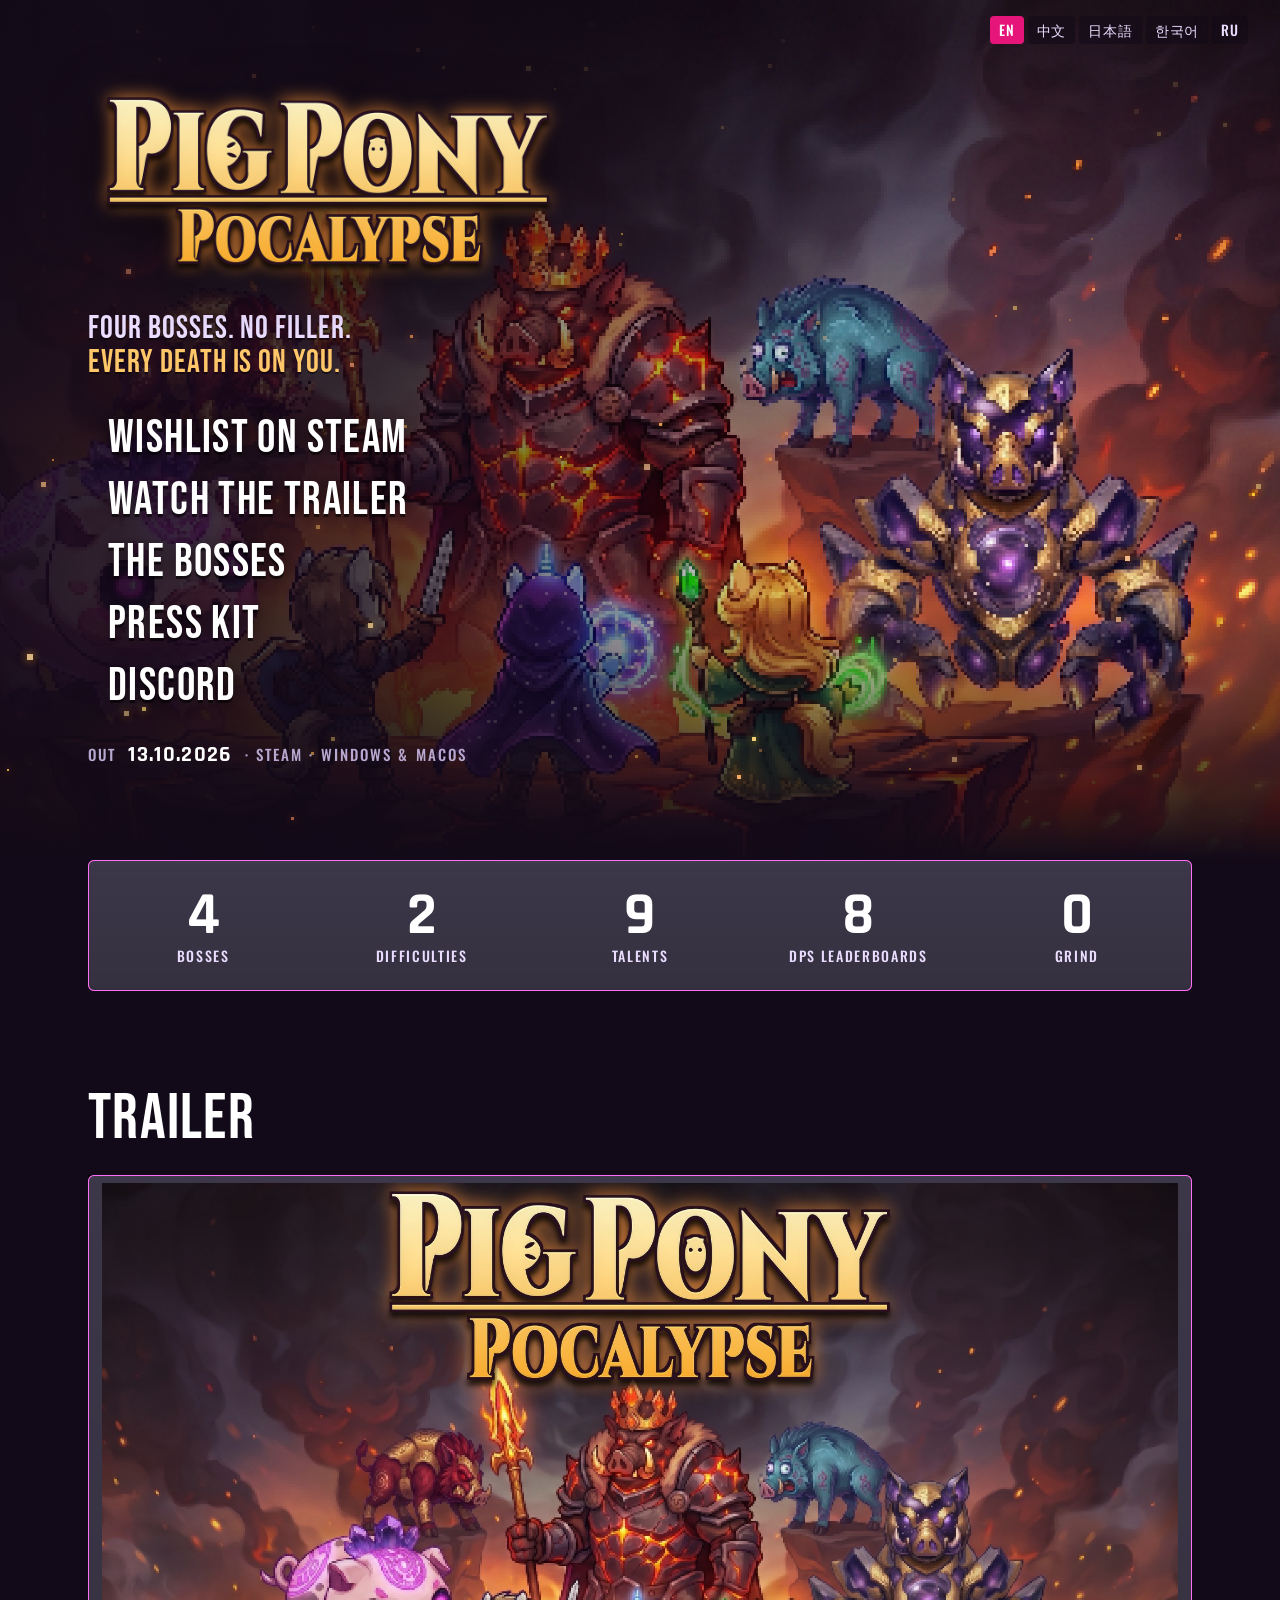
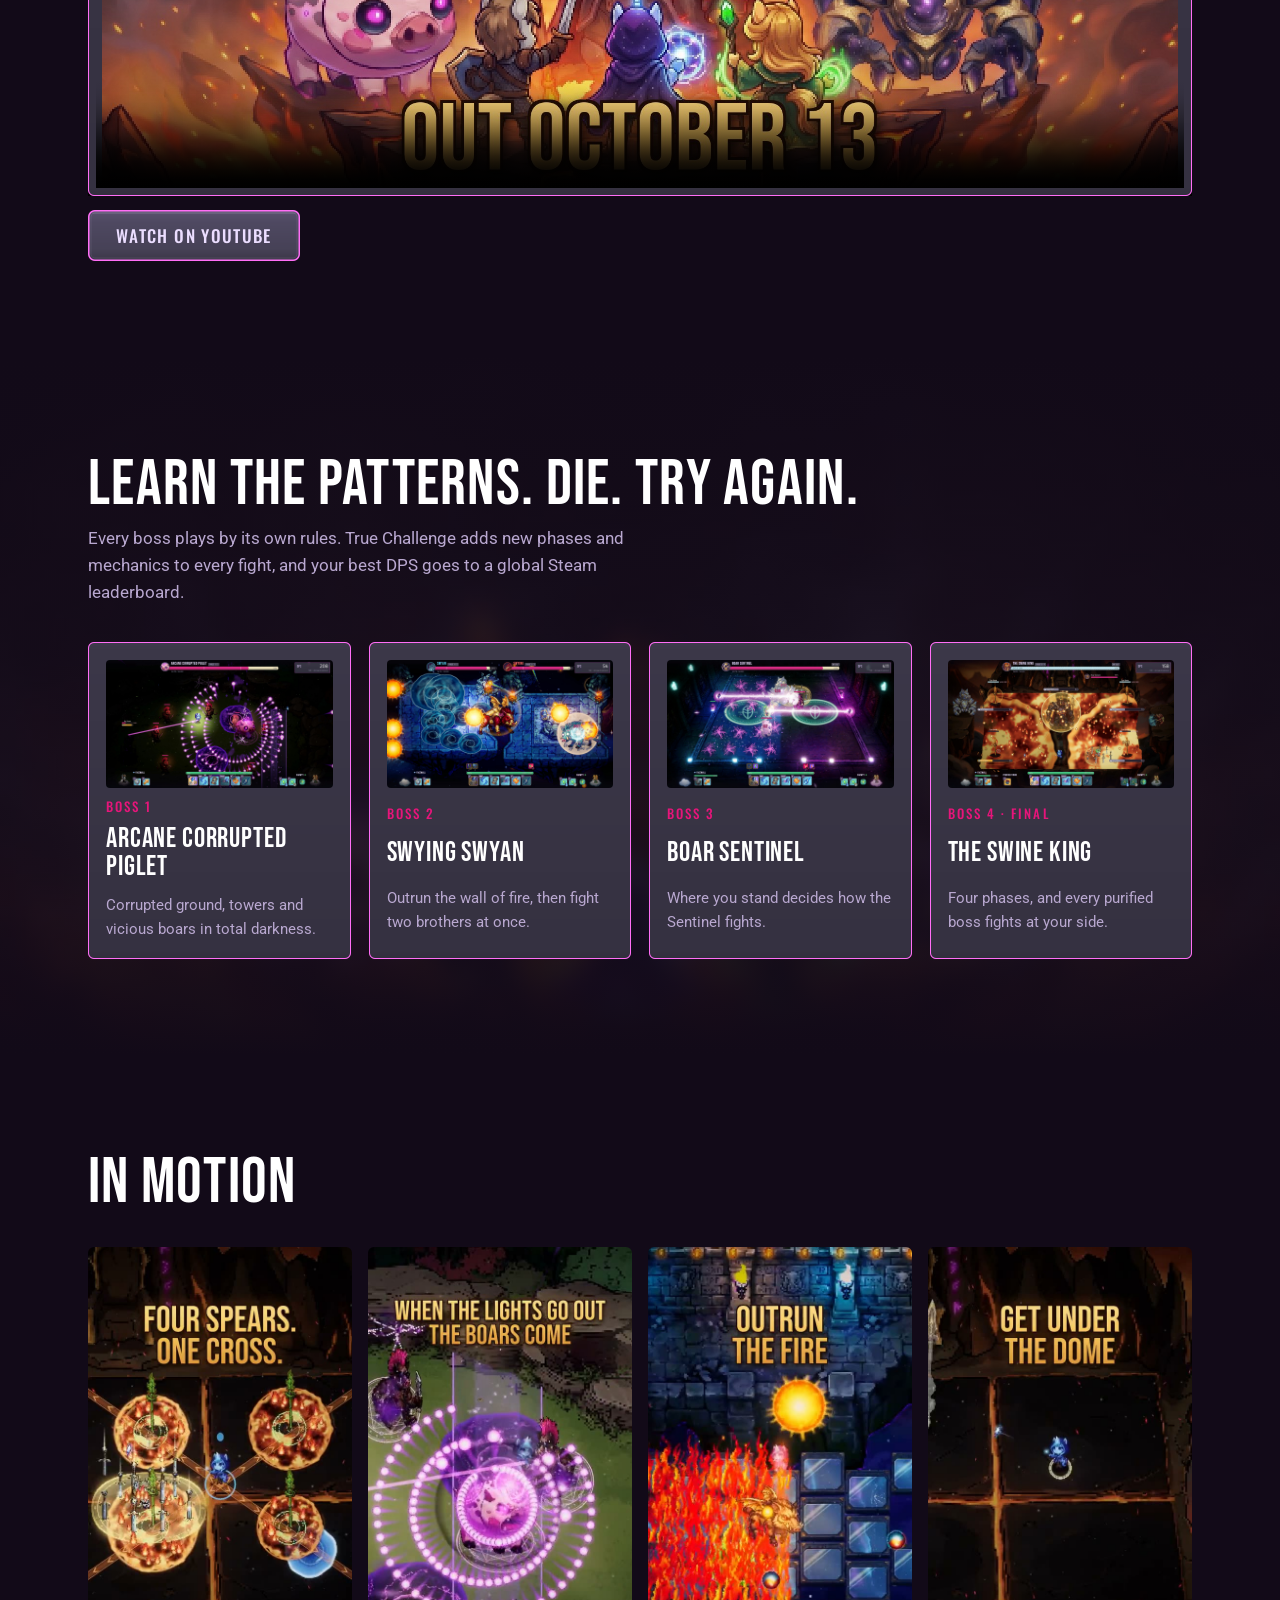
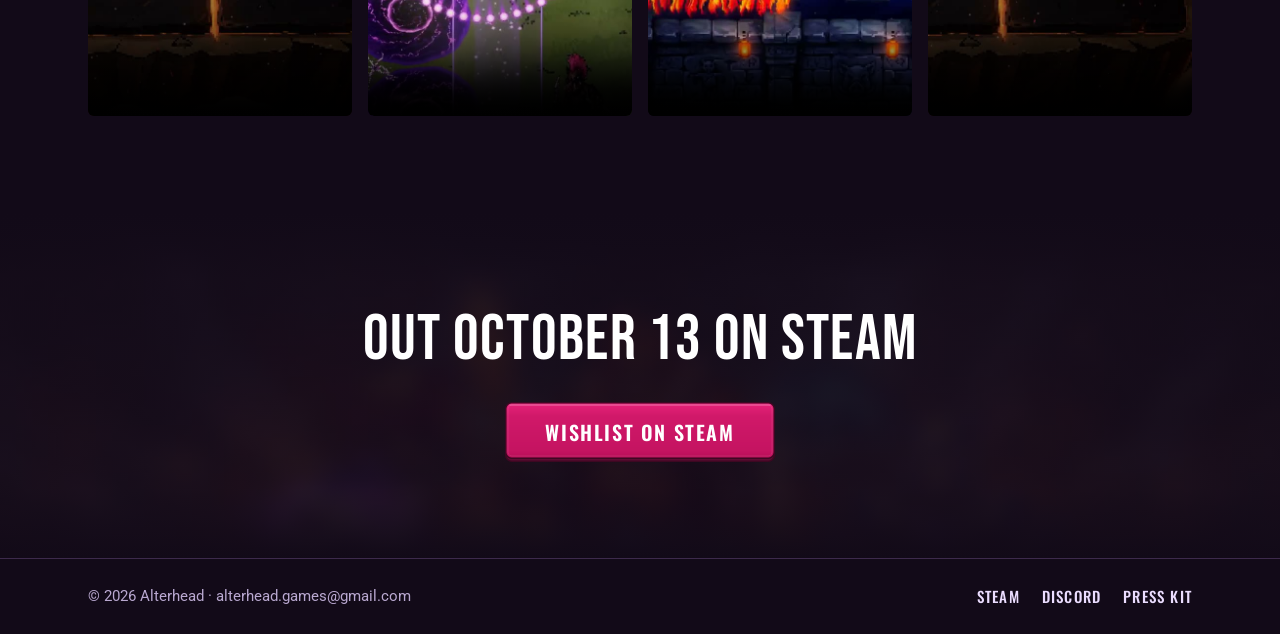
==== index.html @ 39508d85 "сайт и пресс-кит" ====
<!doctype html>
<html lang="en">
<head>
<meta charset="utf-8">
<meta name="viewport" content="width=device-width, initial-scale=1, viewport-fit=cover">
<title>PigPonyPocalypse — Hardcore Boss Rush</title>
<meta name="description" content="PigPonyPocalypse: four bosses that punish every mistake, two difficulties and a global DPS leaderboard. Out October 13, 2026 on Steam for Windows and macOS.">
<meta property="og:type" content="website">
<meta property="og:title" content="PigPonyPocalypse">
<meta property="og:description" content="Four bosses. No filler. Every death is on you. Out October 13, 2026 on Steam.">
<meta property="og:image" content="https://pigponypocalypse.com/presskit/img/capsule.jpg">
<meta property="og:url" content="https://pigponypocalypse.com/">
<meta name="twitter:card" content="summary_large_image">
<link rel="icon" href="/favicon.png">
<link rel="apple-touch-icon" href="/apple-touch-icon.png">
<link rel="stylesheet" href="/assets/site.css">
<style>
*{box-sizing:border-box}
html{scroll-behavior:smooth}
@media (prefers-reduced-motion:reduce){html{scroll-behavior:auto}}
body{margin:0;font-size:17px;line-height:1.6}
img,video{max-width:100%;display:block}
.wrap{max-width:1200px;margin:0 auto;padding-inline:clamp(16px,4vw,48px)}

/* стартовый экран: арт, затемнение слева, логотип и меню колонкой */
.stage{position:relative;isolation:isolate;overflow:hidden;min-height:min(100vh,860px);display:flex;align-items:center}
.stage>.art{position:absolute;inset:0;z-index:-2;width:100%;height:100%;object-fit:cover;object-position:62% 40%}
.stage::before{content:"";position:absolute;inset:0;z-index:-1;background:
  linear-gradient(90deg,rgba(18,10,24,.92) 0%,rgba(18,10,24,.72) 30%,rgba(18,10,24,.15) 62%,rgba(18,10,24,0) 80%),
  linear-gradient(180deg,rgba(18,10,24,0) 70%,var(--ground) 100%)}
.stage-inner{position:relative;z-index:1;width:100%;display:grid;gap:28px;padding-block:56px 72px}
.logo{width:min(480px,78vw);filter:drop-shadow(0 8px 26px rgba(0,0,0,.7))}
.tag{margin:0;font:400 clamp(24px,2.6vw,32px)/1.05 var(--display);letter-spacing:.03em;color:var(--lav);max-width:24ch;text-shadow:0 2px 0 rgba(0,0,0,.5)}
.tag b{font-weight:400;color:var(--gold)}
.date{display:inline-flex;align-items:baseline;gap:12px;font:500 15px/1 var(--label);letter-spacing:.14em;text-transform:uppercase;color:var(--muted)}
.date b{font:700 22px/1 var(--num);letter-spacing:.06em;color:#fff}

/* цифры как у ДПС-метра */
.stats{display:grid;grid-template-columns:repeat(5,minmax(0,1fr));gap:4px}
.stat{display:grid;justify-items:center;gap:2px;padding:18px 8px;text-align:center}
.stat b{font:700 clamp(40px,5vw,60px)/1 var(--num);color:#fff}
.stat span{font:500 14px/1.2 var(--label);letter-spacing:.12em;text-transform:uppercase;color:var(--lav)}

section{padding-block:clamp(56px,8vw,96px)}
.blur-bg{position:relative;isolation:isolate}
.blur-bg::before{content:"";position:absolute;inset:0;z-index:-1;background:linear-gradient(180deg,var(--ground),rgba(18,10,24,.78) 20%,rgba(18,10,24,.78) 80%,var(--ground)),url(/assets/keyart_blur.jpg) center/cover}
h2{margin:0 0 8px;font:400 clamp(40px,5.5vw,64px)/1 var(--display);letter-spacing:.02em;text-wrap:balance}
.lead{margin:0;color:var(--muted);max-width:60ch}

.bosses{display:grid;grid-template-columns:repeat(4,minmax(0,1fr));gap:18px;margin-top:36px}
.boss{display:grid;gap:12px;padding:10px}
.boss img{width:100%;aspect-ratio:16/9;object-fit:cover;border-radius:4px}
.boss h3{margin:0;font:400 28px/1 var(--display);letter-spacing:.03em}
.boss p{margin:0;font-size:15px;color:var(--muted)}
.boss .n{font:500 13px/1 var(--label);letter-spacing:.16em;text-transform:uppercase;color:var(--pink)}

.clips{display:grid;grid-template-columns:repeat(4,minmax(0,1fr));gap:16px;margin-top:32px}
.trailer{width:100%;aspect-ratio:16/9;margin-top:24px;background:#000;border:8px solid transparent;border-image:url(/assets/ui/list_panel.png) 16 fill / 8px stretch}
.clips video{width:100%;aspect-ratio:9/16;object-fit:cover;border-radius:6px;background:#000}

.final{text-align:center;display:grid;justify-items:center;gap:22px}
.final .btn{font-size:20px;padding:8px 28px}
footer{border-top:1px solid var(--line);padding-block:26px;color:var(--muted);font:400 15px/1.5 var(--body)}
footer .wrap{display:flex;flex-wrap:wrap;justify-content:space-between;gap:10px 24px}
footer nav{display:flex;flex-wrap:wrap;gap:8px 22px}
footer a{color:var(--lav);text-decoration:none;font:500 15px/1.5 var(--label);letter-spacing:.08em;text-transform:uppercase}
footer a:hover{color:var(--pink)}

@media (max-width:900px){
  .bosses{grid-template-columns:repeat(2,minmax(0,1fr))}
  .clips{grid-template-columns:repeat(2,minmax(0,1fr))}
  .stats{grid-template-columns:repeat(3,minmax(0,1fr))}
  .stage::before{background:linear-gradient(180deg,rgba(18,10,24,.35) 0%,rgba(18,10,24,.6) 45%,rgba(18,10,24,.92) 75%,var(--ground) 100%)}
  .stage{align-items:flex-end}
}
@media (max-width:520px){
  .bosses{grid-template-columns:minmax(0,1fr)}
  .stats{grid-template-columns:repeat(2,minmax(0,1fr))}
}
</style>

<link rel="alternate" hreflang="en" href="https://pigponypocalypse.com/">
<link rel="alternate" hreflang="zh-Hans" href="https://pigponypocalypse.com/zh/">
<link rel="alternate" hreflang="ja" href="https://pigponypocalypse.com/ja/">
<link rel="alternate" hreflang="ko" href="https://pigponypocalypse.com/ko/">
<link rel="alternate" hreflang="ru" href="https://pigponypocalypse.com/ru/">
<link rel="alternate" hreflang="x-default" href="https://pigponypocalypse.com/">
<style>
.langs{position:absolute;top:calc(env(safe-area-inset-top,0px) + 16px);right:clamp(16px,3vw,32px);z-index:5;display:flex;gap:4px;flex-wrap:wrap;justify-content:flex-end}
.langs a{font:500 14px/1 var(--label);letter-spacing:.06em;color:var(--lav);text-decoration:none;padding:7px 9px;border-radius:4px;background:rgba(18,10,24,.55)}
.langs a:hover{color:#fff;background:rgba(230,21,122,.35)}
.langs a[aria-current]{color:#fff;background:var(--pink)}
html[lang="ru"] .tag,html[lang="ru"] .tagline{max-width:none}
html[lang="ru"] .tag b,html[lang="ru"] .tagline em{display:block}

</style>
<script>
(function(){try{
  var saved=localStorage.getItem("ppp_lang");
  if(saved===null){var l=(navigator.language||"").toLowerCase();
    var m=l.indexOf("zh")===0?"zh":l.indexOf("ja")===0?"ja":l.indexOf("ko")===0?"ko":l.indexOf("ru")===0?"ru":"";
    if(m)location.replace("/"+m+"/");}
}catch(e){}})();
</script>
</head>
<body>

<header class="stage">
  <nav class="langs" aria-label="Language"><a href="/" hreflang="en" lang="en" data-lang="en" aria-current="page">EN</a><a href="/zh/" hreflang="zh-Hans" lang="zh-Hans" data-lang="zh">中文</a><a href="/ja/" hreflang="ja" lang="ja" data-lang="ja">日本語</a><a href="/ko/" hreflang="ko" lang="ko" data-lang="ko">한국어</a><a href="/ru/" hreflang="ru" lang="ru" data-lang="ru">RU</a></nav>
  <img class="art" src="/assets/keyart.jpg" alt="Three pony heroes on a lava ledge facing the Swine King and his bosses">
  <canvas class="embers" id="embers" aria-hidden="true"></canvas>
  <div class="wrap stage-inner">
    <img class="logo" src="/assets/logo_gold.png" alt="PigPonyPocalypse">
    <p class="tag">Four bosses. No filler. <b>Every death is on you.</b></p>
    <nav class="menu" aria-label="Main">
      <a href="https://store.steampowered.com/app/4385110/PigPonyPocalypse/">Wishlist on Steam</a>
      <a href="#trailer">Watch the trailer</a>
      <a href="#bosses">The bosses</a>
      <a href="/presskit/">Press kit</a>
      <a href="https://discord.gg/fwwNwaWAKT">Discord</a>
    </nav>
    <div class="date">Out <b>13.10.2026</b> · Steam · Windows &amp; macOS</div>
  </div>
</header>

<main>
  <div class="wrap">
    <div class="stats kit-panel" role="list">
      <div class="stat" role="listitem"><b>4</b><span>Bosses</span></div>
      <div class="stat" role="listitem"><b>2</b><span>Difficulties</span></div>
      <div class="stat" role="listitem"><b>9</b><span>Talents</span></div>
      <div class="stat" role="listitem"><b>8</b><span>DPS leaderboards</span></div>
      <div class="stat" role="listitem"><b>0</b><span>Grind</span></div>
    </div>
  </div>

  <section id="trailer">
    <div class="wrap">
      <h2>Trailer</h2>
      <video class="trailer" src="/media/pigponypocalypse_trailer_1080p_v2.mp4" poster="/media/trailer_poster.jpg" controls preload="none" playsinline data-manual aria-label="PigPonyPocalypse trailer"></video>
      <p style="margin:14px 0 0"><a class="btn" href="https://youtu.be/Nrr_NKPHLzY" target="_blank" rel="noopener">Watch on YouTube</a></p>
    </div>
  </section>

  <section id="bosses" class="blur-bg">
    <div class="wrap">
      <h2>Learn the patterns. Die. Try again.</h2>
      <p class="lead">Every boss plays by its own rules. True Challenge adds new phases and mechanics to every fight, and your best DPS goes to a global Steam leaderboard.</p>
      <div class="bosses">
        <article class="boss kit-panel"><img src="/presskit/shots/screenshot_02_darkness_red_eyes.jpg" alt="Arcane Corrupted Piglet" loading="lazy"><span class="n">Boss 1</span><h3>Arcane Corrupted Piglet</h3><p>Corrupted ground, towers and vicious boars in total darkness.</p></article>
        <article class="boss kit-panel"><img src="/presskit/shots/screenshot_10_sun_circle.jpg" alt="Swying Swyan" loading="lazy"><span class="n">Boss 2</span><h3>Swying Swyan</h3><p>Outrun the wall of fire, then fight two brothers at once.</p></article>
        <article class="boss kit-panel"><img src="/presskit/shots/screenshot_06_sentinel_lightning.jpg" alt="Boar Sentinel" loading="lazy"><span class="n">Boss 3</span><h3>Boar Sentinel</h3><p>Where you stand decides how the Sentinel fights.</p></article>
        <article class="boss kit-panel"><img src="/presskit/shots/screenshot_17_royal_pyre_spears.jpg" alt="The Swine King" loading="lazy"><span class="n">Boss 4 · Final</span><h3>The Swine King</h3><p>Four phases, and every purified boss fights at your side.</p></article>
      </div>
    </div>
  </section>

  <section id="clips">
    <div class="wrap">
      <h2>In motion</h2>
      <div class="clips">
        <video src="/presskit/clips/v3_1_four_spears_one_cross.mp4" poster="/presskit/clips/v3_1_four_spears_one_cross.jpg" muted loop playsinline autoplay preload="metadata" aria-label="Four spears, one cross"></video>
        <video src="/presskit/clips/v3_2_lights_out.mp4" poster="/presskit/clips/v3_2_lights_out.jpg" muted loop playsinline autoplay preload="metadata" aria-label="Lights out"></video>
        <video src="/presskit/clips/v3_3_outrun_the_fire.mp4" poster="/presskit/clips/v3_3_outrun_the_fire.jpg" muted loop playsinline autoplay preload="metadata" aria-label="Outrun the fire"></video>
        <video src="/presskit/clips/v3_4_get_under_the_dome.mp4" poster="/presskit/clips/v3_4_get_under_the_dome.jpg" muted loop playsinline autoplay preload="metadata" aria-label="Get under the dome"></video>
      </div>
    </div>
  </section>

  <section class="blur-bg">
    <div class="wrap final">
      <h2>Out October 13 on Steam</h2>
      <a class="btn primary" href="https://store.steampowered.com/app/4385110/PigPonyPocalypse/">Wishlist on Steam</a>
    </div>
  </section>
</main>

<footer>
  <div class="wrap">
    <span>© 2026 Alterhead · alterhead.games@gmail.com</span>
    <nav>
      <a href="https://store.steampowered.com/app/4385110/PigPonyPocalypse/">Steam</a>
      <a href="https://discord.gg/fwwNwaWAKT">Discord</a>
      <a href="/presskit/">Press kit</a>
    </nav>
  </div>
</footer>

<script>
// угольки, как в меню игры
(function(){
  var reduce=window.matchMedia&&matchMedia("(prefers-reduced-motion: reduce)").matches;
  if(reduce)return;
  var c=document.getElementById("embers"),x=c.getContext("2d"),ps=[],w,h,dpr=Math.min(2,window.devicePixelRatio||1);
  function size(){w=c.clientWidth;h=c.clientHeight;c.width=w*dpr;c.height=h*dpr;x.setTransform(dpr,0,0,dpr,0,0);}
  function spawn(y){return{x:Math.random()*w,y:y==null?h+10:y,r:1+Math.random()*2.2,vy:18+Math.random()*40,vx:-8+Math.random()*16,a:.35+Math.random()*.6,t:Math.random()*6,hue:18+Math.random()*28};}
  size();for(var i=0;i<70;i++)ps.push(spawn(Math.random()*h));
  addEventListener("resize",size);
  var last=performance.now(),run=true;
  new IntersectionObserver(function(e){run=e[0].isIntersecting;if(run){last=performance.now();requestAnimationFrame(tick);}}).observe(c);
  function tick(now){
    if(!run)return;var dt=Math.min(.05,(now-last)/1000);last=now;x.clearRect(0,0,w,h);
    for(var i=0;i<ps.length;i++){var p=ps[i];p.t+=dt;p.y-=p.vy*dt;p.x+=(p.vx+Math.sin(p.t*1.7)*10)*dt;
      if(p.y<-10){ps[i]=spawn();continue;}
      var f=p.a*Math.min(1,p.y/(h*.5));x.globalAlpha=Math.max(0,f);
      x.fillStyle="hsl("+p.hue+",100%,"+(55+p.r*8)+"%)";x.shadowColor="hsl("+p.hue+",100%,55%)";x.shadowBlur=8;
      x.fillRect(Math.round(p.x),Math.round(p.y),Math.ceil(p.r*1.6),Math.ceil(p.r*1.6));}
    x.globalAlpha=1;requestAnimationFrame(tick);}
  requestAnimationFrame(tick);
})();
</script>
<script src="/assets/site.js"></script>
<script>
document.querySelectorAll(".langs a").forEach(function(a){a.addEventListener("click",function(){try{localStorage.setItem("ppp_lang",a.dataset.lang)}catch(e){}})});
</script>
</body>
</html>
---- assets/site.css ----
/* общий стиль сайта — шрифты и UI-кит из игры */
:root{
  --ground:#120a18;
  --panel:#1f1429;
  --line:#3d2a4c;
  --ink:#ffffff;
  --lav:#ebddff;          /* подписи меню */
  --muted:#b9a8d0;
  --pink:#e6157a;         /* наведение в меню */
  --gold:#ffc76a;         /* золотой логотип */
  --lava:#ff6a2b;
  --display:"Bebas Neue",Impact,"Arial Narrow",sans-serif;   /* заголовки */
  --label:"Oswald","Arial Narrow",system-ui,sans-serif;      /* кнопки */
  --body:"Roboto",system-ui,-apple-system,"Segoe UI",sans-serif; /* текст */
  --num:"Rajdhani","Arial Narrow",system-ui,sans-serif;      /* цифры */
  color-scheme:dark;
}
body{background:var(--ground);color:var(--ink);font-family:var(--body)}

/* кнопки из спрайтов btn_secondary / btn_primary (200 PPU → половина пикселей) */
.btn{display:inline-flex;align-items:center;justify-content:center;gap:10px;
  font:500 17px/1 var(--label);letter-spacing:.08em;text-transform:uppercase;text-decoration:none;
  color:var(--lav);cursor:pointer;background:none;border-radius:0;
  border:12px solid transparent;border-image:url(ui/btn_secondary_normal.png) 24 fill / 12px stretch;
  padding:5px 16px}
.btn:hover{color:#fff;border-image-source:url(ui/btn_secondary_hover.png)}
.btn.primary{color:#fff;font-weight:600;background:none;border-image:url(ui/btn_primary_normal.png) 28 24 22 24 fill / 14px 12px 11px 12px stretch}
.btn.primary:hover{border-image-source:url(ui/btn_primary_hover.png);color:#fff}
a:focus-visible,button:focus-visible{outline:2px solid var(--pink);outline-offset:4px;border-radius:6px}

/* панель list_panel */
.kit-panel{border:8px solid transparent;border-image:url(ui/list_panel.png) 16 fill / 8px stretch}

/* пункт меню как на стартовом экране: белый Bebas с тенью, наведение — розовый текст и плашка menu_hover */
.menu{display:grid;gap:2px;justify-items:start}
.menu a{font:400 clamp(34px,4vw,46px)/1 var(--display);letter-spacing:.03em;color:#fff;text-decoration:none;
  text-shadow:0 3px 0 rgba(0,0,0,.55),0 0 18px rgba(0,0,0,.6);padding:8px 44px 6px 40px;margin-left:-40px;
  border:0 solid transparent;border-width:0 20px;border-image:none}
.menu a:hover,.menu a:focus-visible{color:var(--pink);outline:none;
  border-image:url(ui/menu_hover.png) 0 40 fill / 0 20px stretch;text-shadow:0 2px 0 rgba(0,0,0,.4)}
.menu a.primary{color:#fff}

/* угольки */
canvas.embers{position:absolute;inset:0;width:100%;height:100%;pointer-events:none;z-index:0}

[hidden]{display:none!important}

/* шрифты игры — свои файлы (Google Fonts в Китае заблокирован) */
@font-face{font-family:"Bebas Neue";src:url(fonts/BebasNeue.woff2) format("woff2");font-weight:400;font-display:swap}
@font-face{font-family:"Oswald";src:url(fonts/Oswald.woff2) format("woff2");font-weight:200 700;font-display:swap}
@font-face{font-family:"Roboto";src:url(fonts/Roboto.woff2) format("woff2");font-weight:100 900;font-display:swap}
@font-face{font-family:"Rajdhani";src:url(fonts/Rajdhani-SemiBold.woff2) format("woff2");font-weight:600;font-display:swap}
@font-face{font-family:"Rajdhani";src:url(fonts/Rajdhani-Bold.woff2) format("woff2");font-weight:700;font-display:swap}
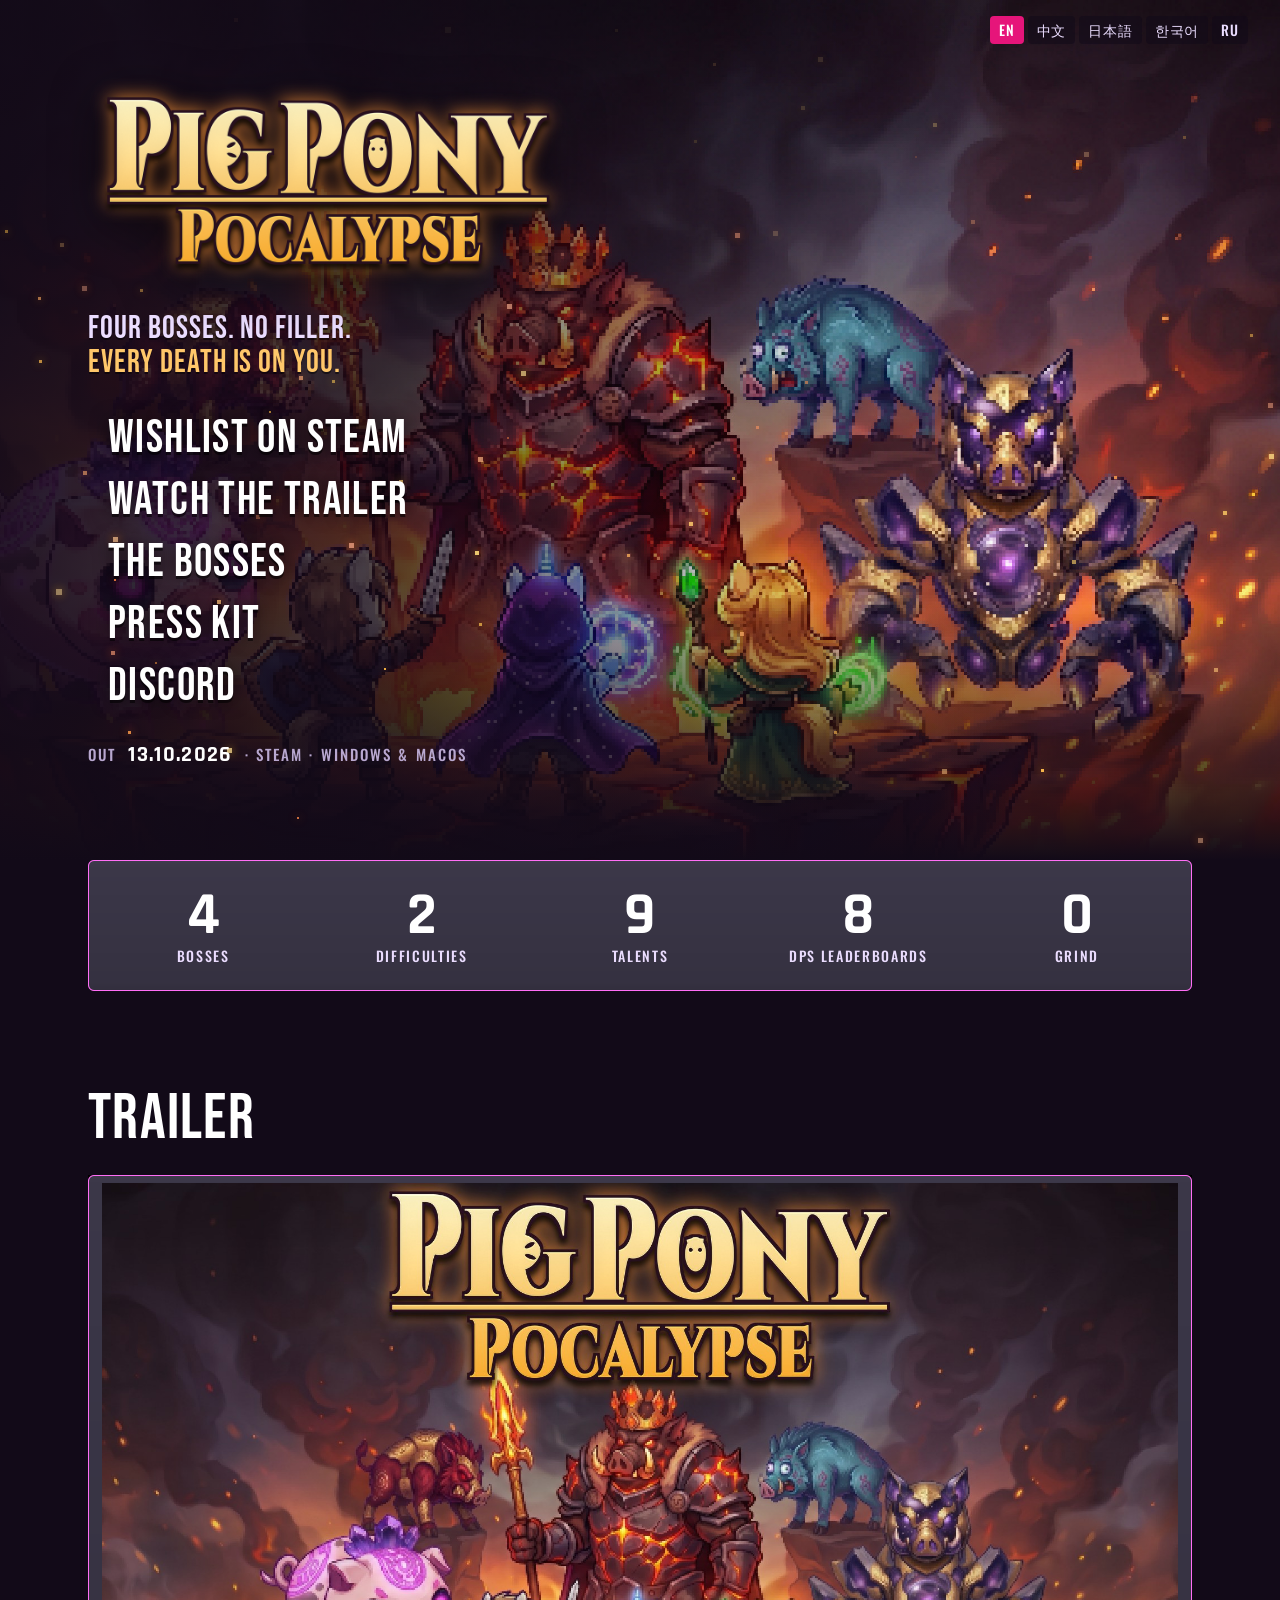
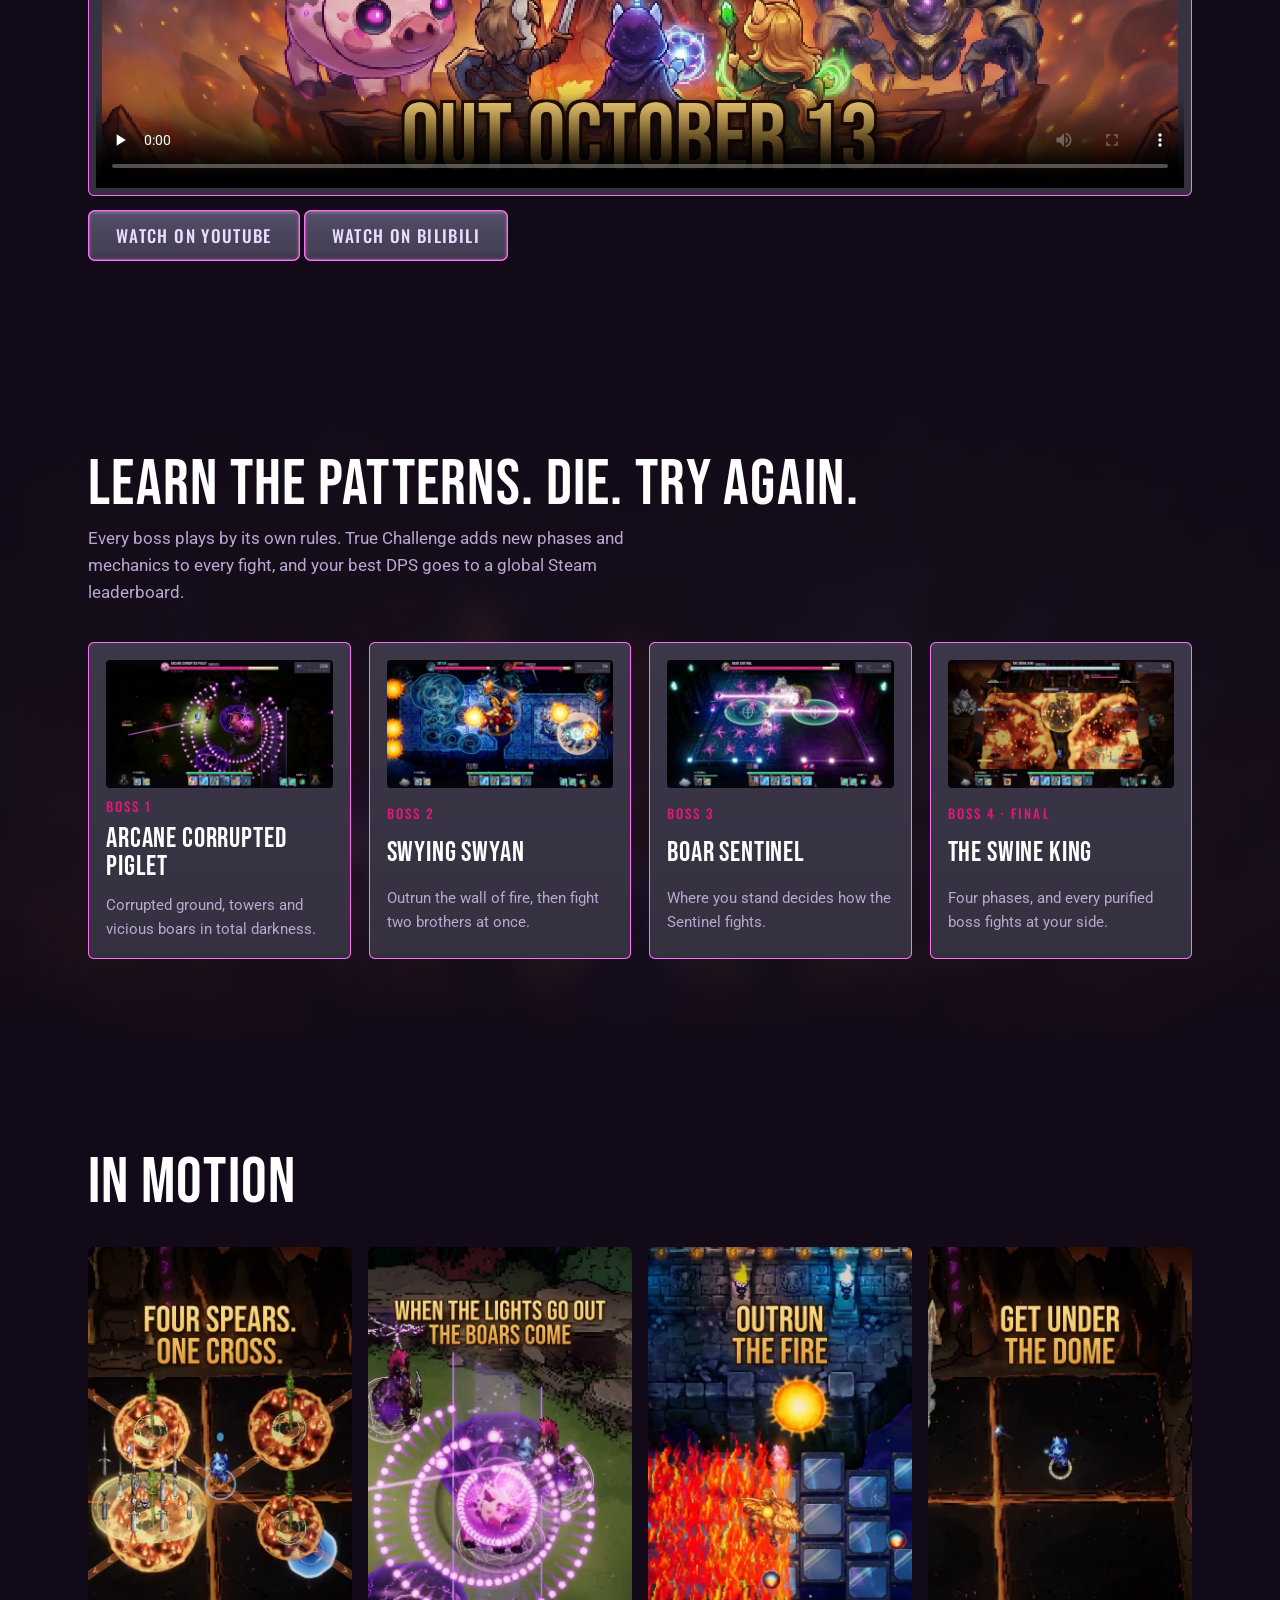
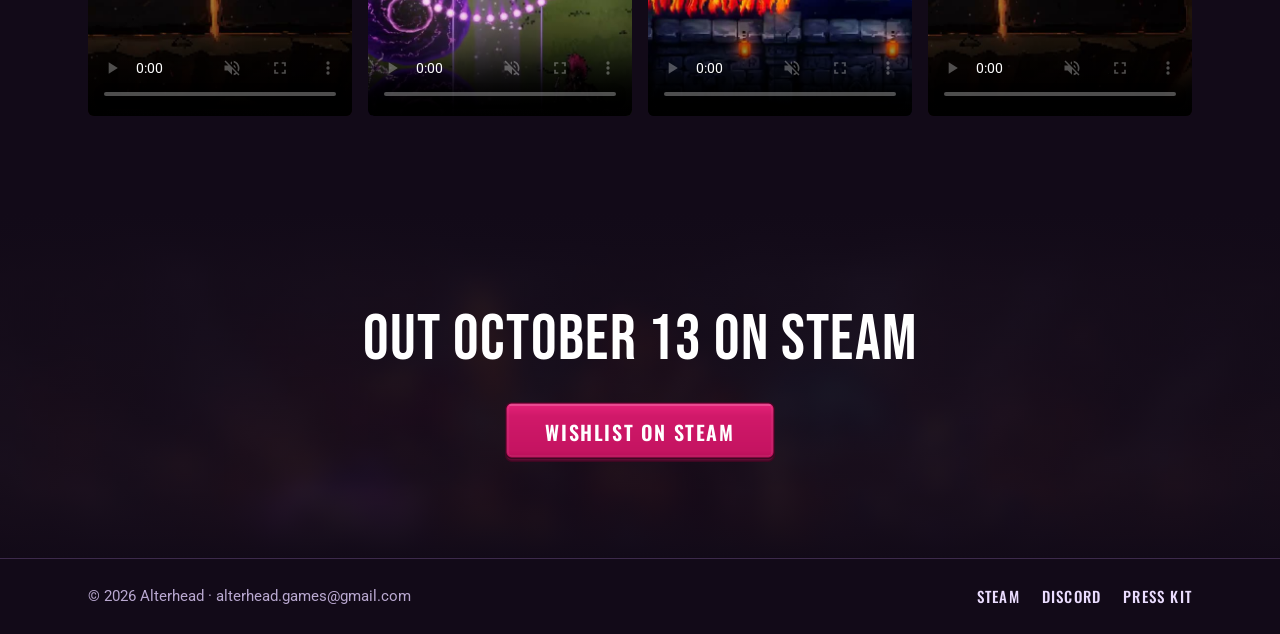
==== commit 88731e15: "кнопка трейлера на bilibili" ====
--- a/index.html
+++ b/index.html
@@ -138,7 +138,7 @@
     <div class="wrap">
       <h2>Trailer</h2>
       <video class="trailer" src="/media/pigponypocalypse_trailer_1080p_v2.mp4" poster="/media/trailer_poster.jpg" controls preload="none" playsinline data-manual aria-label="PigPonyPocalypse trailer"></video>
-      <p style="margin:14px 0 0"><a class="btn" href="https://youtu.be/Nrr_NKPHLzY" target="_blank" rel="noopener">Watch on YouTube</a></p>
+      <p style="margin:14px 0 0"><a class="btn" href="https://youtu.be/Nrr_NKPHLzY" target="_blank" rel="noopener">Watch on YouTube</a> <a class="btn" href="https://www.bilibili.com/video/BV13gH26BEFn" target="_blank" rel="noopener">Watch on Bilibili</a></p>
     </div>
   </section>
 
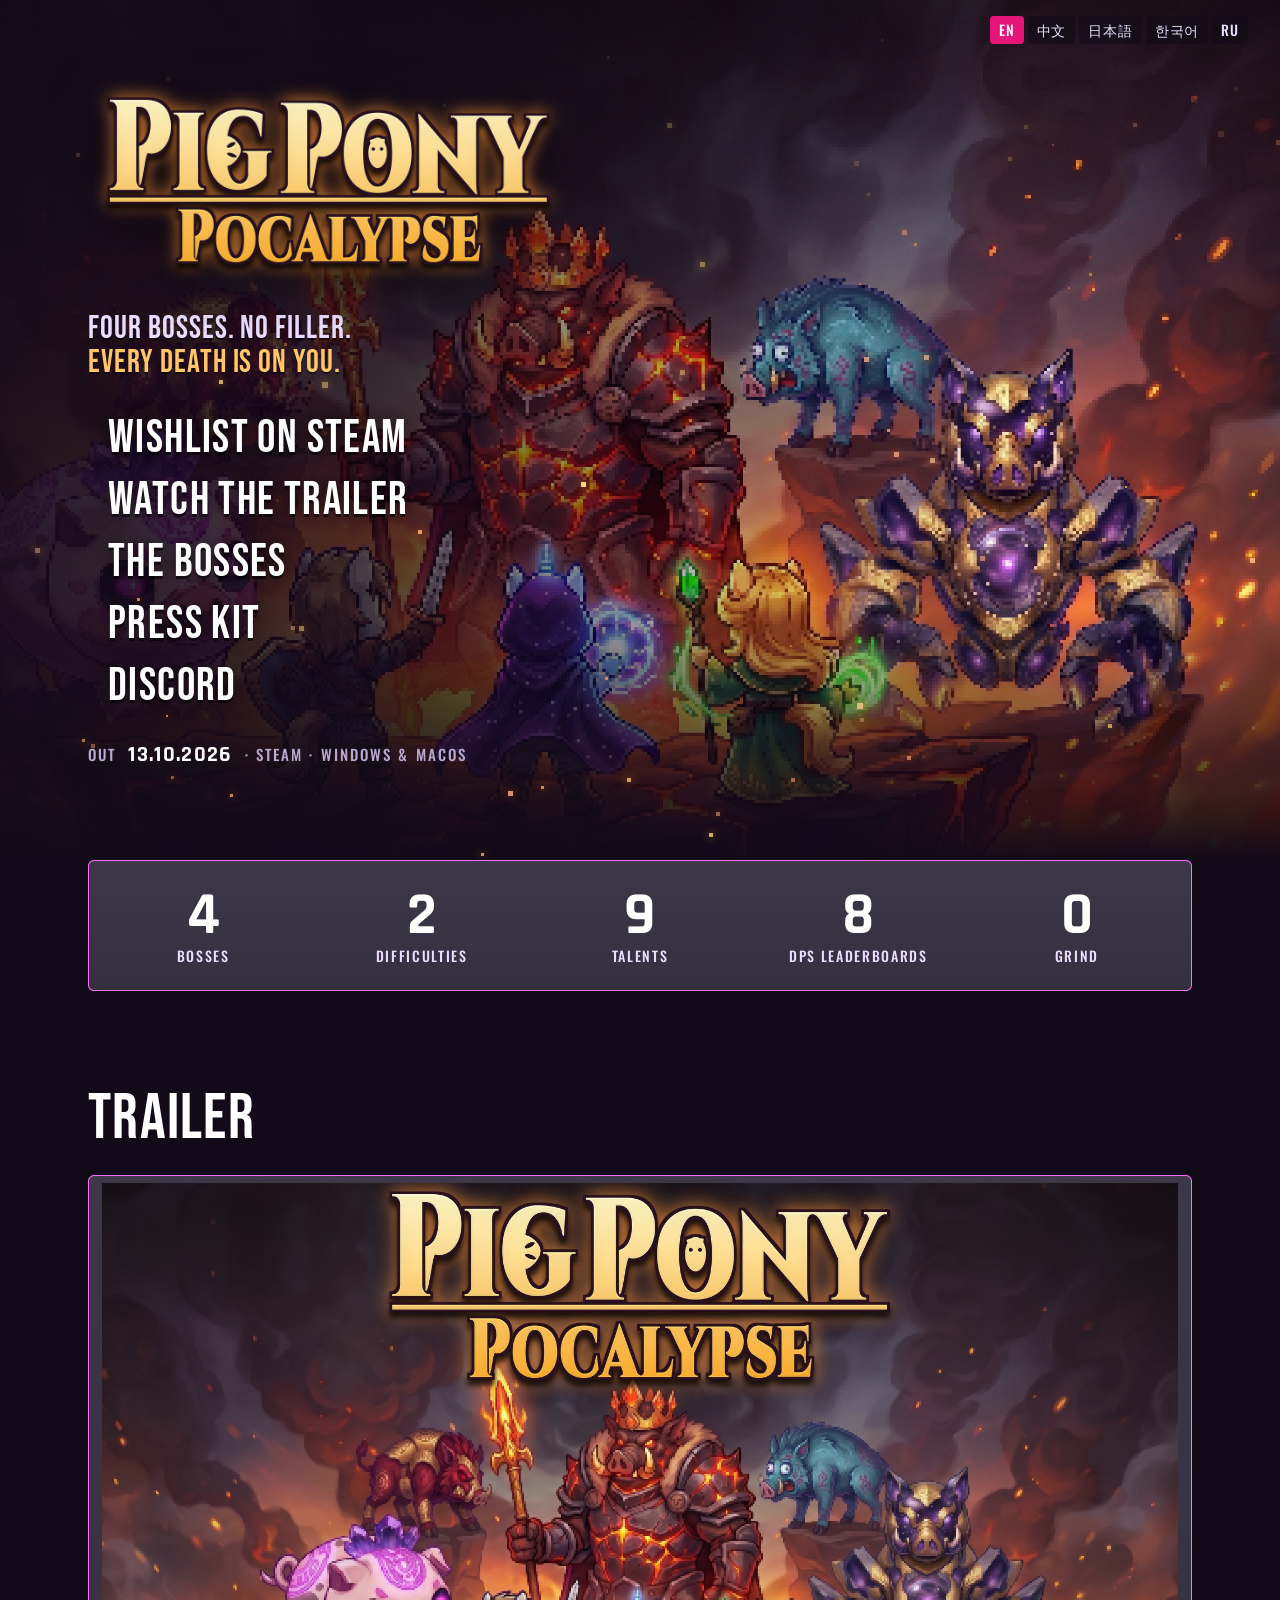
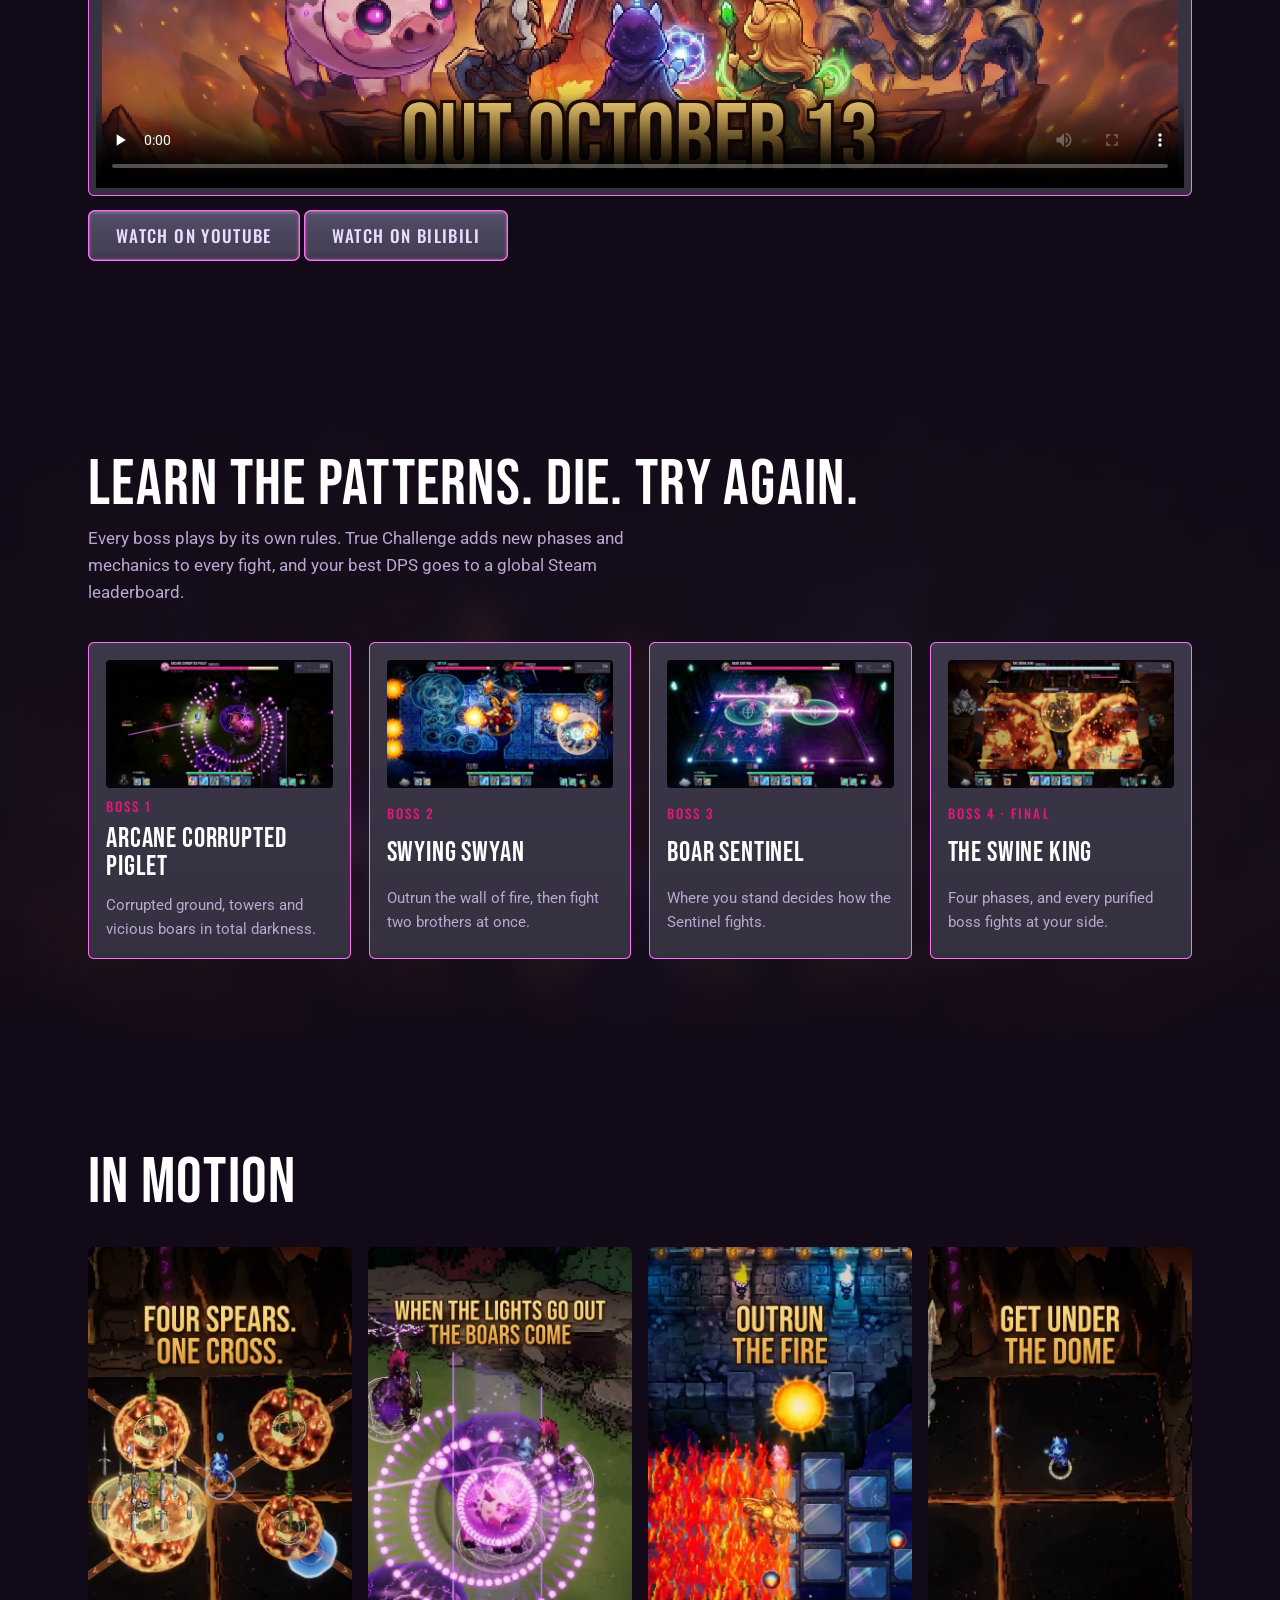
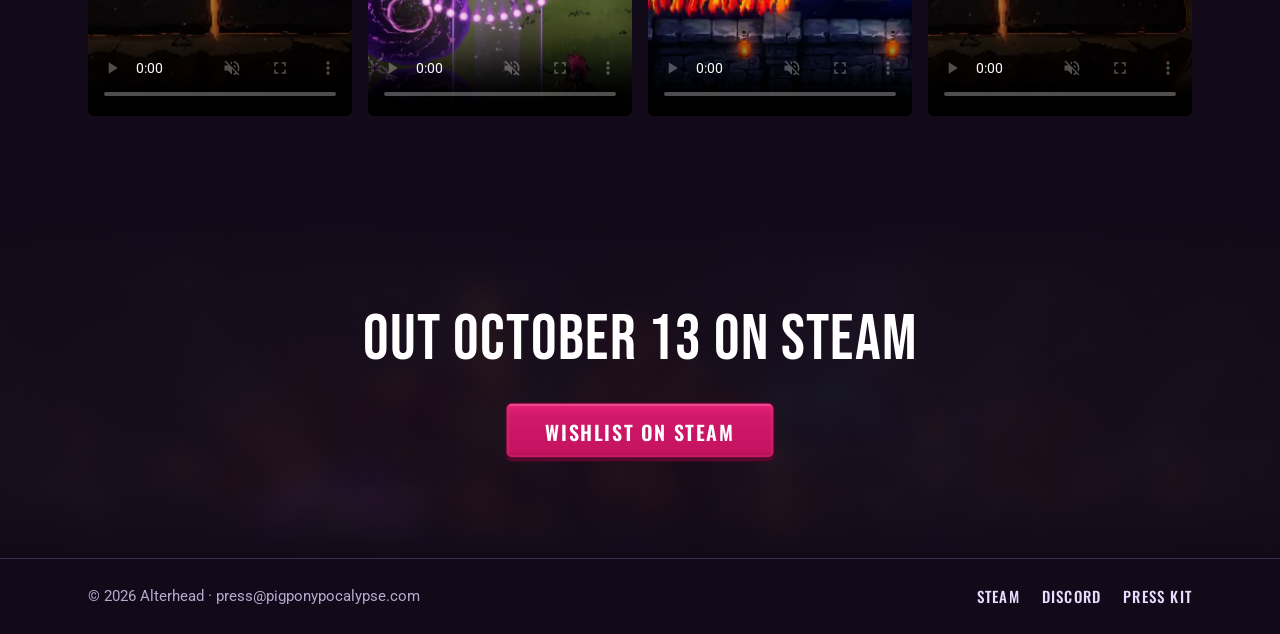
==== commit f0088de2: "контакт для прессы press@pigponypocalypse.com" ====
--- a/index.html
+++ b/index.html
@@ -177,7 +177,7 @@
 
 <footer>
   <div class="wrap">
-    <span>© 2026 Alterhead · alterhead.games@gmail.com</span>
+    <span>© 2026 Alterhead · press@pigponypocalypse.com</span>
     <nav>
       <a href="https://store.steampowered.com/app/4385110/PigPonyPocalypse/">Steam</a>
       <a href="https://discord.gg/fwwNwaWAKT">Discord</a>
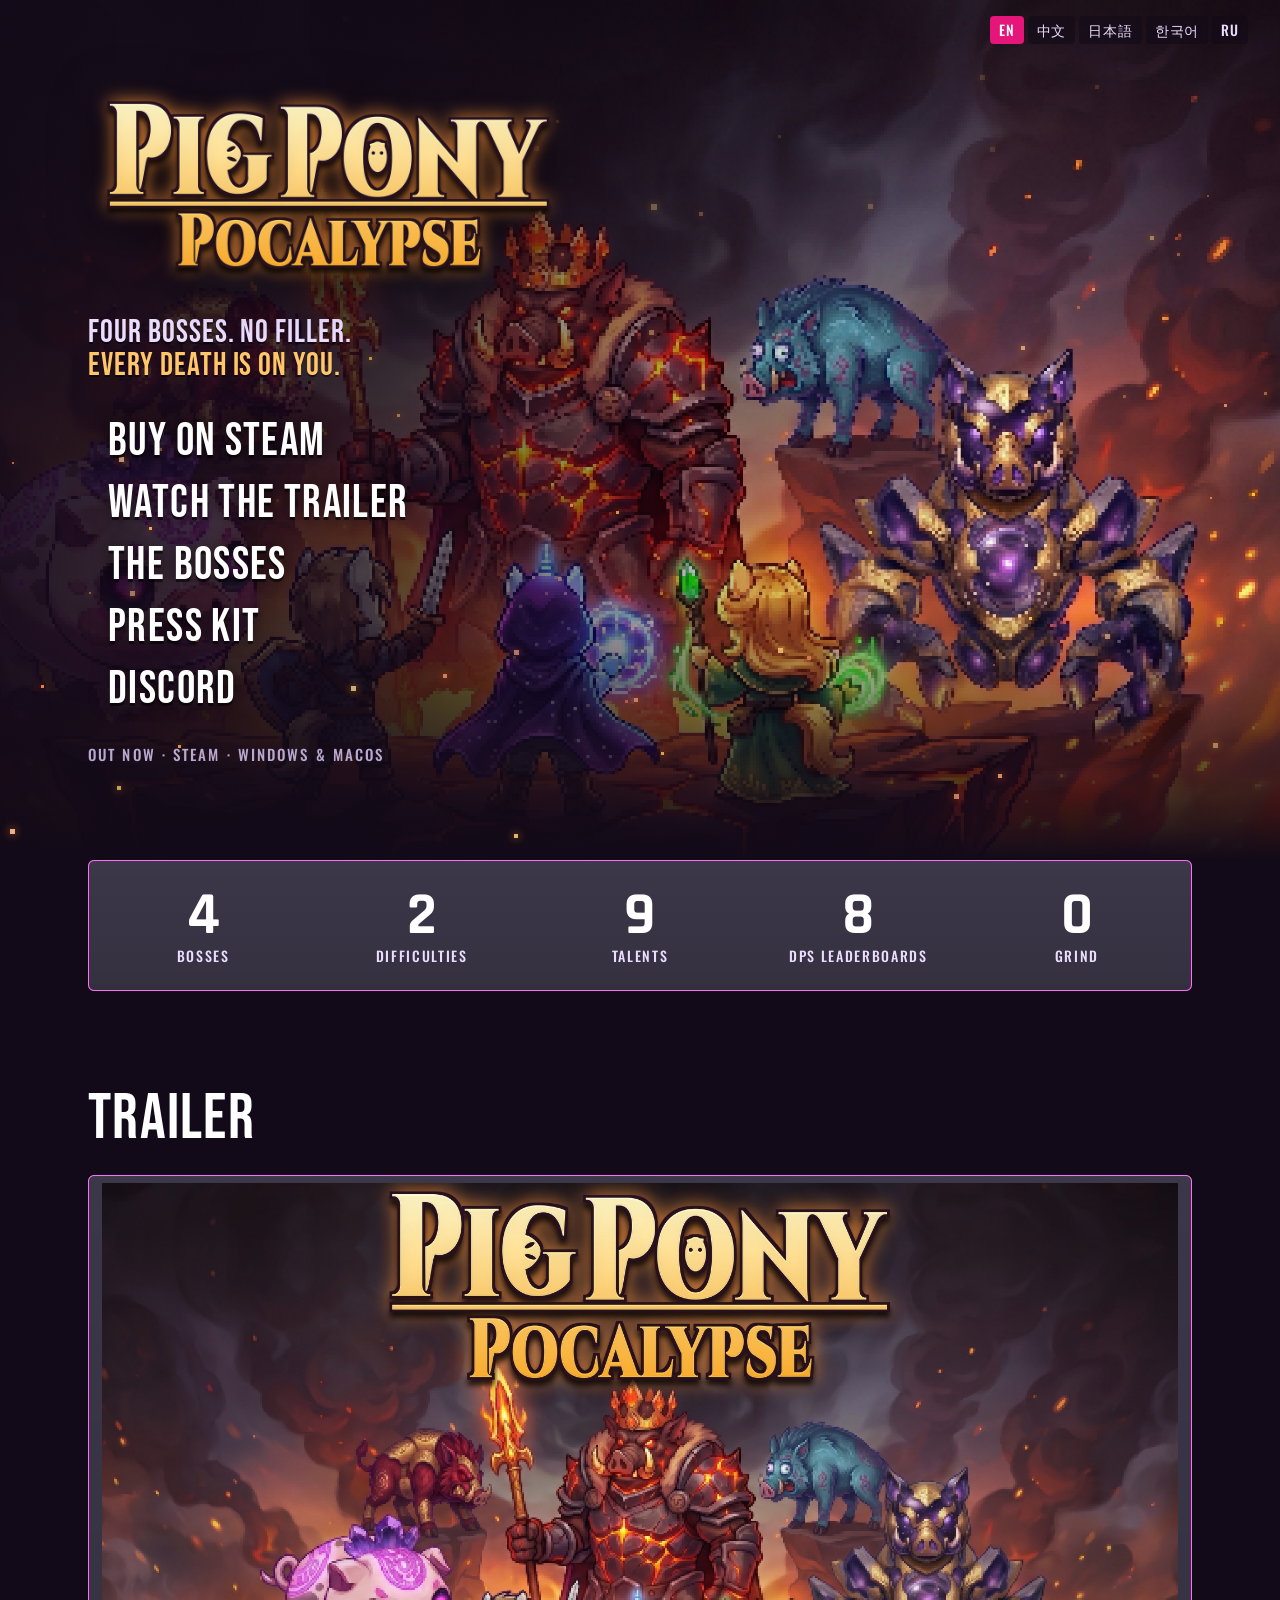
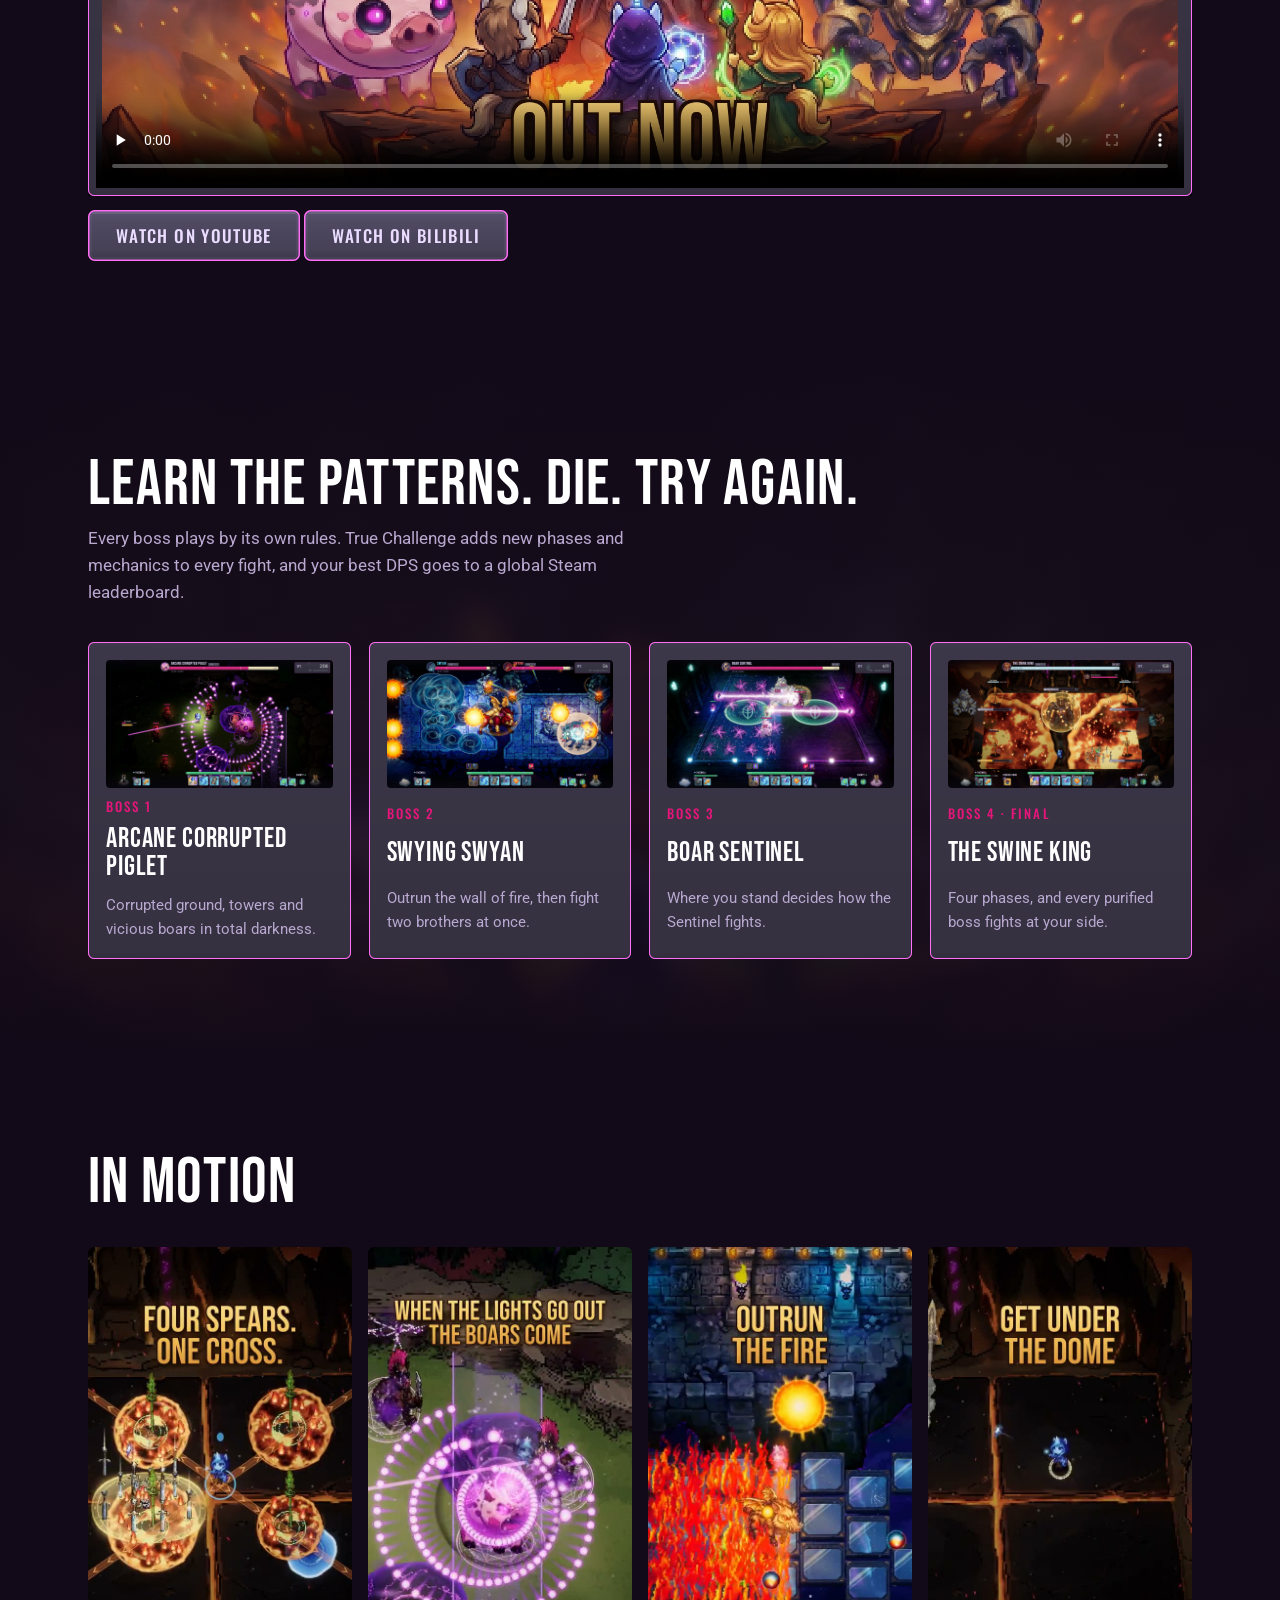
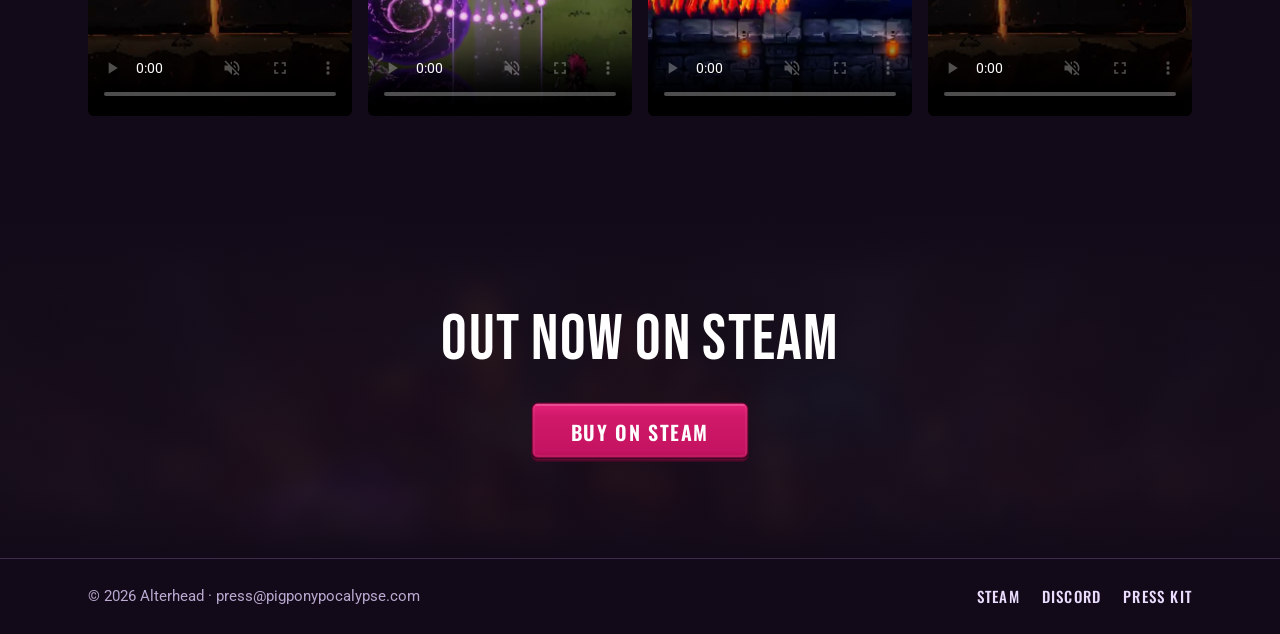
==== commit 3cb72bba: "день релиза: out now, купить в steam, трейлер с out now" ====
--- a/index.html
+++ b/index.html
@@ -4,10 +4,10 @@
 <meta charset="utf-8">
 <meta name="viewport" content="width=device-width, initial-scale=1, viewport-fit=cover">
 <title>PigPonyPocalypse — Hardcore Boss Rush</title>
-<meta name="description" content="PigPonyPocalypse: four bosses that punish every mistake, two difficulties and a global DPS leaderboard. Out October 13, 2026 on Steam for Windows and macOS.">
+<meta name="description" content="PigPonyPocalypse: four bosses that punish every mistake, two difficulties and a global DPS leaderboard. Out now on Steam for Windows and macOS.">
 <meta property="og:type" content="website">
 <meta property="og:title" content="PigPonyPocalypse">
-<meta property="og:description" content="Four bosses. No filler. Every death is on you. Out October 13, 2026 on Steam.">
+<meta property="og:description" content="Four bosses. No filler. Every death is on you. Out now on Steam.">
 <meta property="og:image" content="https://pigponypocalypse.com/presskit/img/capsule.jpg">
 <meta property="og:url" content="https://pigponypocalypse.com/">
 <meta name="twitter:card" content="summary_large_image">
@@ -113,13 +113,13 @@
     <img class="logo" src="/assets/logo_gold.png" alt="PigPonyPocalypse">
     <p class="tag">Four bosses. No filler. <b>Every death is on you.</b></p>
     <nav class="menu" aria-label="Main">
-      <a href="https://store.steampowered.com/app/4385110/PigPonyPocalypse/">Wishlist on Steam</a>
+      <a href="https://store.steampowered.com/app/4385110/PigPonyPocalypse/">Buy on Steam</a>
       <a href="#trailer">Watch the trailer</a>
       <a href="#bosses">The bosses</a>
       <a href="/presskit/">Press kit</a>
       <a href="https://discord.gg/fwwNwaWAKT">Discord</a>
     </nav>
-    <div class="date">Out <b>13.10.2026</b> · Steam · Windows &amp; macOS</div>
+    <div class="date">Out now · Steam · Windows &amp; macOS</div>
   </div>
 </header>
 
@@ -137,7 +137,7 @@
   <section id="trailer">
     <div class="wrap">
       <h2>Trailer</h2>
-      <video class="trailer" src="/media/pigponypocalypse_trailer_1080p_v2.mp4" poster="/media/trailer_poster.jpg" controls preload="none" playsinline data-manual aria-label="PigPonyPocalypse trailer"></video>
+      <video class="trailer" src="/media/pigponypocalypse_trailer_1080p_v3_outnow.mp4" poster="/media/trailer_poster_out_now.jpg" controls preload="none" playsinline data-manual aria-label="PigPonyPocalypse trailer"></video>
       <p style="margin:14px 0 0"><a class="btn" href="https://youtu.be/Nrr_NKPHLzY" target="_blank" rel="noopener">Watch on YouTube</a> <a class="btn" href="https://www.bilibili.com/video/BV13gH26BEFn" target="_blank" rel="noopener">Watch on Bilibili</a></p>
     </div>
   </section>
@@ -169,8 +169,8 @@
 
   <section class="blur-bg">
     <div class="wrap final">
-      <h2>Out October 13 on Steam</h2>
-      <a class="btn primary" href="https://store.steampowered.com/app/4385110/PigPonyPocalypse/">Wishlist on Steam</a>
+      <h2>Out now on Steam</h2>
+      <a class="btn primary" href="https://store.steampowered.com/app/4385110/PigPonyPocalypse/">Buy on Steam</a>
     </div>
   </section>
 </main>
